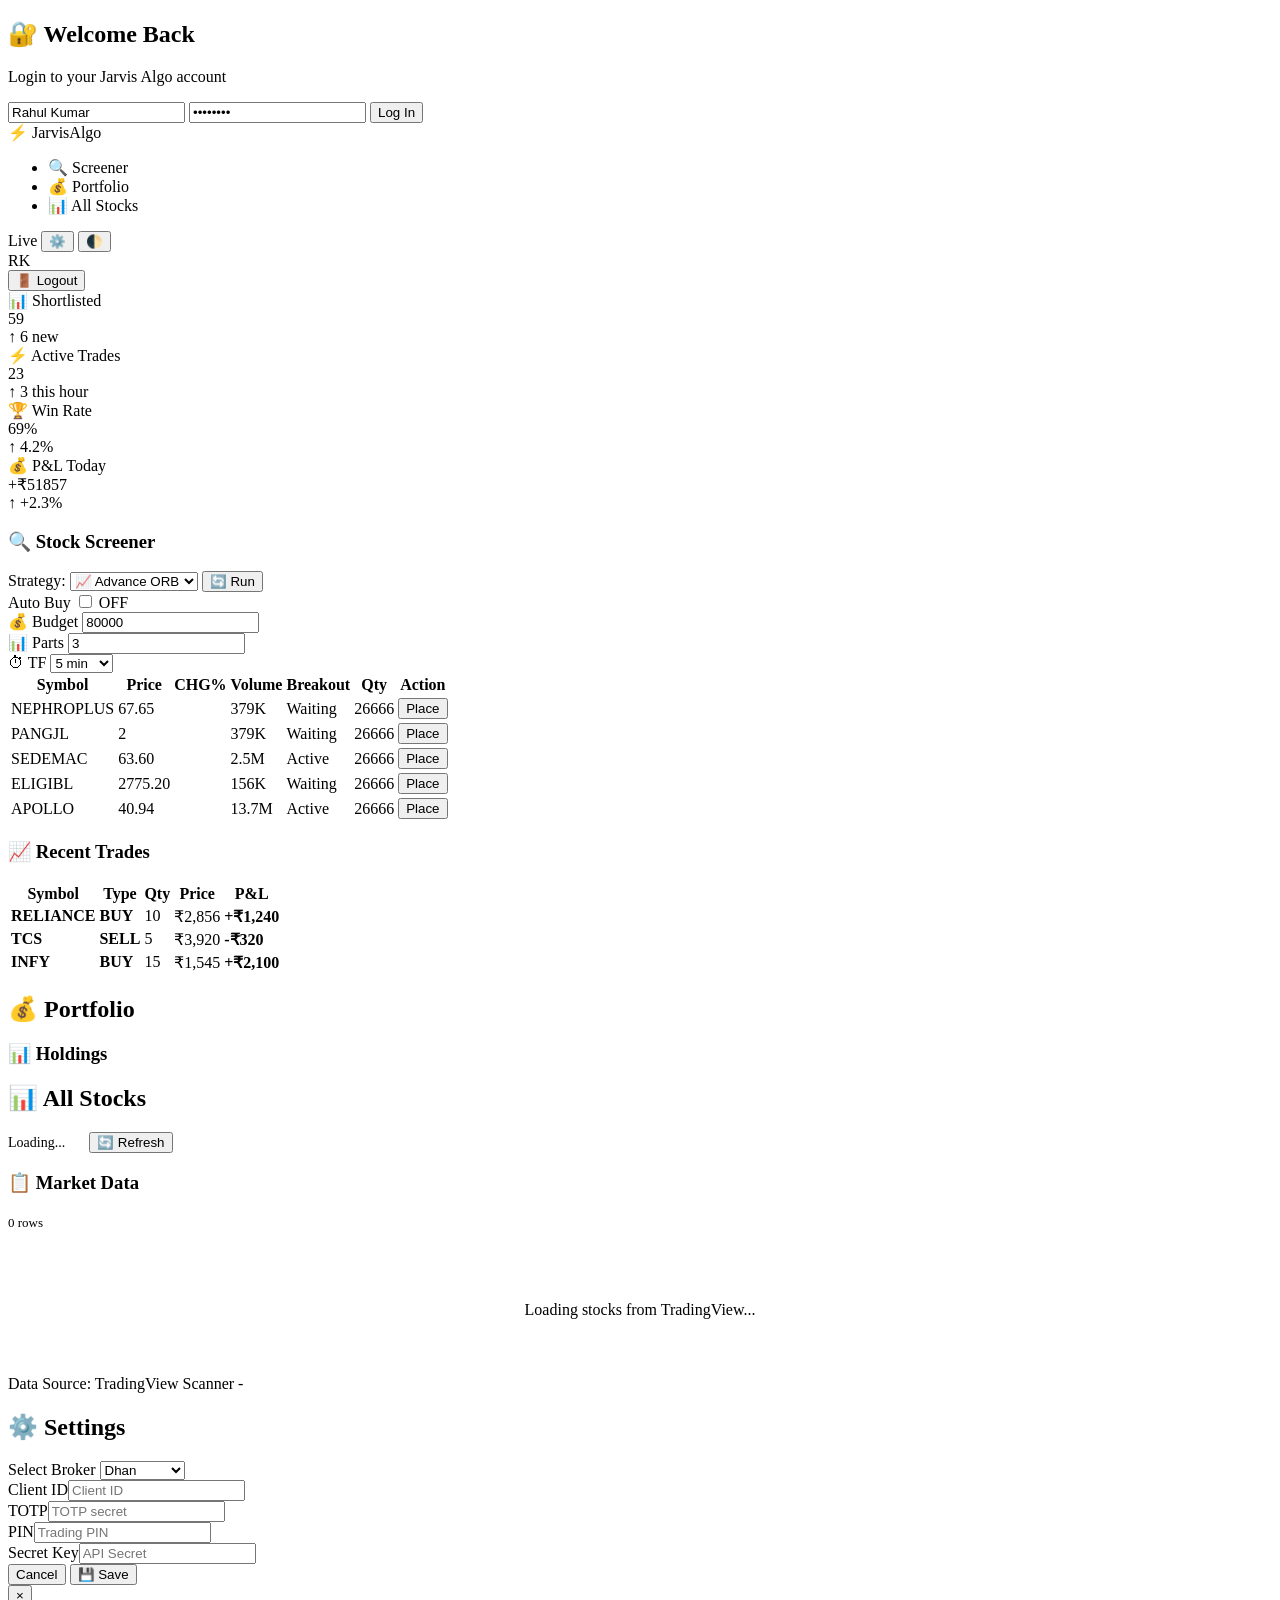
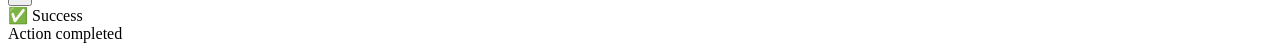
==== frontend/index.html @ db636a41 "Create index.html" ====
<!DOCTYPE html>
<html lang="en">
<head>
    <meta charset="UTF-8" />
    <meta name="viewport" content="width=device-width, initial-scale=1.0" />
    <title>Jarvis Algo · Pro</title>
    <link href="https://fonts.googleapis.com/css2?family=Inter:wght@300;400;500;600;700;800&display=swap" rel="stylesheet" />
    <link rel="stylesheet" href="style.css" />
</head>
<body>

<!-- LOGIN OVERLAY -->
<div class="login-overlay" id="loginOverlay">
    <div class="login-box">
        <h2>🔐 Welcome Back</h2>
        <p>Login to your Jarvis Algo account</p>
        <input type="text" id="loginUser" placeholder="Username" value="Rahul Kumar" />
        <input type="password" id="loginPass" placeholder="Password" value="password" />
        <button class="btn btn-primary" onclick="handleLogin()">Log In</button>
    </div>
</div>

<!-- NAVBAR -->
<nav class="navbar">
    <div class="logo">⚡ <span>Jarvis</span>Algo</div>
    <ul class="nav-links">
        <li><a class="active" data-page="screener">🔍 Screener</a></li>
        <li><a data-page="portfolio">💰 Portfolio</a></li>
        <li><a data-page="stocks">📊 All Stocks</a></li>
    </ul>
    <div class="nav-right">
        <span class="status"><span class="dot"></span> Live</span>
        <button class="settings-toggle" onclick="openSettings()" title="Settings">⚙️</button>
        <button class="theme-toggle" onclick="toggleTheme()" title="Toggle theme">🌓</button>
        <div class="avatar" id="avatarBtn" onclick="toggleAvatarMenu()">
            RK
            <div class="avatar-menu" id="avatarMenu">
                <button onclick="handleLogout()">🚪 Logout</button>
            </div>
        </div>
    </div>
</nav>

<!-- MAIN CONTENT -->
<div class="container">

    <!-- SCREENER -->
    <div id="page-screener" class="page active">
        <div class="stats-row">
            <div class="stat-box"><div class="label">📊 Shortlisted</div><div class="value" id="s1">51</div><div class="sub green">↑ 6 new</div></div>
            <div class="stat-box"><div class="label">⚡ Active Trades</div><div class="value" id="s2">23</div><div class="sub green">↑ 3 this hour</div></div>
            <div class="stat-box"><div class="label">🏆 Win Rate</div><div class="value" id="s3">64%</div><div class="sub green">↑ 4.2%</div></div>
            <div class="stat-box"><div class="label">💰 P&L Today</div><div class="value" style="color:var(--color-success);" id="s4">+₹48,448</div><div class="sub green">↑ +2.3%</div></div>
        </div>

        <div class="panel-glass">
            <div class="panel-head">
                <h3>🔍 Stock Screener</h3>
                <div class="screener-controls">
                    <label>Strategy:</label>
                    <select id="strategySelect" class="strategy-select" onchange="onStrategyChange()">
                        <option value="advanceorb">📈 Advance ORB</option>
                        <option value="smartmoney">💰 SmartMoney</option>
                        <option value="bigplayers">🏢 Big Players</option>
                    </select>
                    <button class="btn btn-primary" onclick="runScreener()">🔄 Run</button>
                    <div class="toggle-wrapper">
                        <span class="toggle-label">Auto Buy</span>
                        <label class="toggle-switch">
                            <input type="checkbox" id="autoBuyToggle" onchange="toggleAutoBuy()" />
                            <span class="toggle-slider"></span>
                        </label>
                        <span class="toggle-status" id="toggleStatus">OFF</span>
                    </div>
                </div>
            </div>
            <div class="panel-body">
                <div class="budget-row">
                    <div class="budget-item">
                        <label>💰 Budget</label>
                        <input type="number" id="budgetInput" value="80000" onchange="updateBudget()" />
                    </div>
                    <div class="budget-item">
                        <label>📊 Parts</label>
                        <input type="number" id="partsInput" value="3" min="1" onchange="updateBudget()" />
                    </div>
                    <div class="budget-item">
                        <label>⏱ TF</label>
                        <select id="tfSelect" onchange="updateBudget()">
                            <option value="5">5 min</option>
                            <option value="15">15 min</option>
                        </select>
                    </div>
                </div>
                <div class="table-wrap">
                    <table class="table-modern">
                        <thead id="screenerHead"><tr><th>Symbol</th><th>Price</th><th>CHG%</th><th>Volume</th><th>Breakout</th><th>Qty</th><th>Action</th></tr></thead>
                        <tbody id="screenerBody"></tbody>
                    </table>
                </div>
            </div>
        </div>

        <div class="panel-glass">
            <div class="panel-head"><h3>📈 Recent Trades</h3></div>
            <div class="panel-body table-wrap" id="recentTrades"></div>
        </div>
    </div>

    <!-- PORTFOLIO -->
    <div id="page-portfolio" class="page">
        <h2 class="section-title">💰 Portfolio</h2>
        <div class="stats-row" id="portfolioStats"></div>
        <div class="panel-glass">
            <div class="panel-head"><h3>📊 Holdings</h3></div>
            <div class="panel-body table-wrap" id="holdingsTable"></div>
        </div>
    </div>

    <!-- ALL STOCKS -->
    <div id="page-stocks" class="page">
        <div class="page-header">
            <h2>📊 All Stocks</h2>
            <div style="display:flex;gap:12px;align-items:center;flex-wrap:wrap;">
                <span id="stocksCount" style="font-size:14px;color:var(--text-muted);">Loading...</span>
                <span id="stocksTimestamp" style="font-size:12px;color:var(--text-muted);"></span>
                <button class="btn btn-primary" onclick="loadAllStocks()">🔄 Refresh</button>
            </div>
        </div>

        <div class="panel-glass">
            <div class="panel-head">
                <h3>📋 Market Data</h3>
                <span id="stocksRowCount" style="font-size:13px;color:var(--text-muted);">0 rows</span>
            </div>
            <div class="panel-body table-wrap" id="stocksTableBody">
                <div class="loading-spinner" style="text-align:center;padding:40px;color:var(--text-muted);">
                    <div class="spinner" style="display:inline-block;"></div>
                    <p style="margin-top:12px;">Loading stocks from TradingView...</p>
                </div>
            </div>
            <div class="panel-footer">
                <span>Data Source: TradingView Scanner</span>
                <span id="stocksFooterTimestamp">-</span>
            </div>
        </div>
    </div>

</div>

<!-- SETTINGS POPUP -->
<div class="modal-overlay" id="settingsModal">
    <div class="modal">
        <h2>⚙️ Settings</h2>
        <div class="form-group">
            <label>Select Broker</label>
            <select id="brokerSelect" onchange="toggleBrokerFields()">
                <option value="dhan">Dhan</option>
                <option value="zerodha">Zerodha</option>
                <option value="fyers">Fyers</option>
                <option value="upstox">Upstox</option>
                <option value="angelone">Angel One</option>
            </select>
        </div>
        <div id="dhanFields" class="broker-fields">
            <div class="field-group field-full"><label>Client ID</label><input type="text" placeholder="Client ID" /></div>
            <div class="field-group"><label>TOTP</label><input type="text" placeholder="TOTP secret" /></div>
            <div class="field-group"><label>PIN</label><input type="password" placeholder="Trading PIN" /></div>
            <div class="field-group field-full"><label>Secret Key</label><input type="password" placeholder="API Secret" /></div>
        </div>
        <div id="otherBrokerFields"><p style="color:var(--text-muted);">🔑 Enter credentials for selected broker.</p></div>
        <div class="modal-actions">
            <button class="btn btn-outline" onclick="closeSettings()">Cancel</button>
            <button class="btn btn-primary" onclick="saveSettings()">💾 Save</button>
        </div>
    </div>
</div>

<!-- TOAST -->
<div id="toast" class="toast">
    <button class="toast-close" onclick="hideToast()">×</button>
    <div class="toast-title" id="toastTitle">✅ Success</div>
    <div id="toastMessage">Action completed</div>
</div>

<!-- ================================================================ -->
<!-- JAVASCRIPT -->
<!-- ================================================================ -->
<script>
    // ─── STATE ──────────────────────────────────────────
    const STRATEGIES = {
        advanceorb: {
            name:'Advance ORB', icon:'📈',
            columns:['Symbol','Price','CHG%','Volume','Breakout'],
            data:[
                {symbol:'NEPHROPLUS',price:'67.65',change:'+7.37%',volume:'379K',breakout:'Waiting'},
                {symbol:'PANGJL',price:'2',change:'+7.37%',volume:'379K',breakout:'Waiting'},
                {symbol:'SEDEMAC',price:'63.60',change:'+5.97%',volume:'2.5M',breakout:'Active'},
                {symbol:'ELIGIBL',price:'2775.20',change:'+3.74%',volume:'156K',breakout:'Waiting'},
                {symbol:'APOLLO',price:'40.94',change:'+3.67%',volume:'13.7M',breakout:'Active'},
            ]
        },
        smartmoney: {
            name:'SmartMoney', icon:'💰',
            columns:['Symbol','Price','CHG%','Volume','Signal'],
            data:[
                {symbol:'CYIENTDLM',price:'698.15',change:'+12.06%',volume:'12.9M',signal:'9:45'},
                {symbol:'LOTUSDEV',price:'162.70',change:'+9.81%',volume:'18.4M',signal:'9:40'},
                {symbol:'BLUESTONE',price:'776.05',change:'+6.51%',volume:'29.5M',signal:'9:50'},
            ]
        },
        bigplayers: {
            name:'Big Players', icon:'🏢',
            columns:['Symbol','Price','CHG%','Breakout','Support'],
            data:[
                {symbol:'RELIANCE',price:'2856.40',change:'+2.1%',breakout:'Active',support:'2800'},
                {symbol:'TCS',price:'3920.00',change:'+0.8%',breakout:'Waiting',support:'3850'},
                {symbol:'INFY',price:'1545.00',change:'+3.4%',breakout:'Active',support:'1500'},
                {symbol:'HDFC',price:'1680.00',change:'-1.2%',breakout:'Waiting',support:'1650'},
            ]
        }
    };

    let autoBuy = false;
    let budget = 80000;
    let parts = 3;
    let isLoggedIn = true;
    const user = { name: 'Rahul Kumar' };
    let stocksRefreshInterval = null;
    let allStocksData = null;

    // ─── LOGIN ───────────────────────────────────────────
    document.getElementById('loginOverlay').classList.remove('show');

    function handleLogin() {
        const name = document.getElementById('loginUser').value.trim() || 'User';
        user.name = name;
        document.querySelector('.avatar').childNodes[0].textContent = name.split(' ').map(w=>w[0]).join('').toUpperCase();
        document.getElementById('loginOverlay').classList.remove('show');
        isLoggedIn = true;
        showToast('👋 Welcome', name);
    }

    function handleLogout() {
        document.getElementById('avatarMenu').classList.remove('show');
        isLoggedIn = false;
        document.getElementById('loginOverlay').classList.add('show');
        document.getElementById('loginUser').value = user.name;
        showToast('🚪 Logged out', 'See you soon');
    }

    // ─── BUDGET ──────────────────────────────────────────
    function updateBudget() {
        budget = parseFloat(document.getElementById('budgetInput').value) || 0;
        parts = parseInt(document.getElementById('partsInput').value) || 1;
        onStrategyChange();
    }

    // ─── NAVIGATION ──────────────────────────────────────
    document.querySelectorAll('.nav-links a').forEach(link => {
        link.addEventListener('click', function(e) {
            e.preventDefault();
            const pageId = this.dataset.page;

            document.querySelectorAll('.nav-links a').forEach(a => a.classList.remove('active'));
            this.classList.add('active');

            document.querySelectorAll('.page').forEach(p => p.classList.remove('active'));
            document.getElementById('page-' + pageId).classList.add('active');

            if (pageId === 'portfolio') loadPortfolio();
            else if (pageId === 'screener') loadScreener();
            else if (pageId === 'stocks') {
                loadAllStocks();
                startStocksAutoRefresh();
            }
        });
    });

    // ─── SCREENER ───────────────────────────────────────
    function loadScreener() {
        onStrategyChange();
        loadHomeStats();
        loadRecentTrades();
    }

    function onStrategyChange() {
        const id = document.getElementById('strategySelect').value;
        const s = STRATEGIES[id];
        if (!s) return;
        const per = parts > 0 ? Math.floor(budget / parts) : 0;

        const thead = document.querySelector('#screenerHead tr');
        const cols = [...s.columns, 'Qty', 'Action'];
        thead.innerHTML = cols.map(c => `<th>${c}</th>`).join('');

        const tbody = document.getElementById('screenerBody');
        tbody.innerHTML = s.data.map(row => {
            const vals = s.columns.map(c => {
                const key = c.toLowerCase();
                return row[key] || row[c] || '';
            });
            return `<tr>${vals.map(v => `<td>${v}</td>`).join('')}<td>${per}</td><td><button class="btn-place-order btn-sm" onclick="placeOrder('${row.symbol}')" ${autoBuy?'disabled':''}>Place</button></td></tr>`;
        }).join('');
    }

    function runScreener() {
        const btn = event.target;
        const orig = btn.textContent;
        btn.innerHTML = '<span class="spinner"></span>';
        btn.disabled = true;
        setTimeout(() => { onStrategyChange(); showToast('✅ Screener', 'Stocks updated'); btn.innerHTML = orig; btn.disabled = false; }, 500);
    }

    function toggleAutoBuy() {
        autoBuy = document.getElementById('autoBuyToggle').checked;
        document.getElementById('toggleStatus').textContent = autoBuy ? 'ON' : 'OFF';
        document.getElementById('toggleStatus').classList.toggle('active', autoBuy);
        showToast(autoBuy ? '🤖 Auto Buy ON' : '👤 Manual Mode', autoBuy ? 'Auto-buy enabled' : 'Click Place Order to buy');
        onStrategyChange();
    }

    function placeOrder(symbol) {
        if (autoBuy) { showToast('⚠️ Auto Buy ON', 'Disable to place manual orders'); return; }
        const per = Math.floor(budget / parts);
        showToast('📝 Order Placed', `${symbol} (qty: ${per})`);
    }

    function loadHomeStats() {
        document.getElementById('s1').textContent = Math.floor(45 + Math.random() * 15);
        document.getElementById('s2').textContent = Math.floor(20 + Math.random() * 8);
        document.getElementById('s3').textContent = Math.floor(60 + Math.random() * 10) + '%';
        document.getElementById('s4').textContent = `+₹${Math.floor(40000 + Math.random() * 20000)}`;
    }

    function loadRecentTrades() {
        const trades = [{ symbol: 'RELIANCE', type: 'BUY', qty: 10, price: '₹2,856', pnl: '+₹1,240' }, { symbol: 'TCS', type: 'SELL', qty: 5, price: '₹3,920', pnl: '-₹320' }, { symbol: 'INFY', type: 'BUY', qty: 15, price: '₹1,545', pnl: '+₹2,100' }];
        document.getElementById('recentTrades').innerHTML = `
            <table class="table-modern">
                <thead><tr><th>Symbol</th><th>Type</th><th>Qty</th><th>Price</th><th>P&L</th></tr></thead>
                <tbody>${trades.map(t => `
                    <tr>
                        <td><strong>${t.symbol}</strong></td>
                        <td style="color:${t.type === 'BUY' ? 'var(--color-success)' : 'var(--color-danger)'};font-weight:600;">${t.type}</td>
                        <td>${t.qty}</td>
                        <td>${t.price}</td>
                        <td style="color:${t.pnl.includes('+') ? 'var(--color-success)' : 'var(--color-danger)'};font-weight:600;">${t.pnl}</td>
                    </tr>
                `).join('')}</tbody>
            </table>
        `;
    }

    // ─── PORTFOLIO ──────────────────────────────────────
    function loadPortfolio() {
        const holdings = [{ symbol: 'RELIANCE', qty: 10, avg: 2810, current: 2856, pnl: '+₹460' }, { symbol: 'TCS', qty: 5, avg: 3890, current: 3920, pnl: '+₹150' }, { symbol: 'INFY', qty: 15, avg: 1520, current: 1545, pnl: '+₹375' }, { symbol: 'HDFC', qty: 8, avg: 1700, current: 1680, pnl: '-₹160' }];
        const total = holdings.reduce((s, h) => s + h.current * h.qty, 0);
        const invested = holdings.reduce((s, h) => s + h.avg * h.qty, 0);
        const pnl = total - invested;
        document.getElementById('portfolioStats').innerHTML = `
            <div class="stat-box"><div class="label">💰 Total Value</div><div class="value">₹${total.toLocaleString()}</div><div class="sub ${pnl >= 0 ? 'green' : 'red'}">${pnl >= 0 ? '↑' : '↓'} ₹${Math.abs(pnl).toLocaleString()}</div></div>
            <div class="stat-box"><div class="label">📊 Invested</div><div class="value">₹${invested.toLocaleString()}</div><div class="sub" style="color:var(--text-muted);">${Math.round(invested/total*100)}% allocated</div></div>
            <div class="stat-box"><div class="label">💵 Cash</div><div class="value">₹${Math.round(total*0.32).toLocaleString()}</div><div class="sub" style="color:var(--text-muted);">32% free</div></div>
            <div class="stat-box"><div class="label">📈 Total P&L</div><div class="value" style="color:${pnl >= 0 ? 'var(--color-success)' : 'var(--color-danger)'};">${pnl >= 0 ? '+' : ''}₹${pnl.toLocaleString()}</div><div class="sub ${pnl >= 0 ? 'green' : 'red'}">${pnl >= 0 ? '↑' : '↓'} ${Math.round(pnl/invested*100)}%</div></div>
        `;
        document.getElementById('holdingsTable').innerHTML = `
            <table class="table-modern">
                <thead><tr><th>Symbol</th><th>Qty</th><th>Avg</th><th>Current</th><th>P&L</th><th>Action</th></tr></thead>
                <tbody>${holdings.map(h => {
                    const p = (h.current - h.avg) * h.qty;
                    return `<tr><td><strong>${h.symbol}</strong></td><td>${h.qty}</td><td>₹${h.avg}</td><td>₹${h.current}</td><td style="color:${p >= 0 ? 'var(--color-success)' : 'var(--color-danger)'};font-weight:600;">${p >= 0 ? '+' : ''}₹${p}</td><td><button class="btn btn-danger btn-sm" onclick="showToast('📤 Sold','${h.symbol} sold')">Sell</button></td></tr>`;
                }).join('')}</tbody>
            </table>
        `;
    }

    // ─── ALL STOCKS ──────────────────────────────────────
    async function loadAllStocks() {
        const tbody = document.getElementById('stocksTableBody');

        tbody.innerHTML = `
            <div style="text-align:center;padding:40px;color:var(--text-muted);">
                <div class="spinner" style="display:inline-block;"></div>
                <p style="margin-top:12px;">Loading stocks...</p>
            </div>
        `;

        try {
            const response = await fetch('/api/stocks/all');
            if (!response.ok) throw new Error(`HTTP ${response.status}`);

            const data = await response.json();
            allStocksData = data;

            document.getElementById('stocksCount').textContent = `📦 ${data.count} stocks`;
            document.getElementById('stocksRowCount').textContent = `${data.count} rows`;

            const timeStr = new Date(data.timestamp).toLocaleString();
            document.getElementById('stocksTimestamp').textContent = `🕐 ${timeStr}`;
            document.getElementById('stocksFooterTimestamp').textContent = `Last updated: ${timeStr}`;

            renderStocksTable(data.data);

        } catch (error) {
            console.error('Error loading stocks:', error);
            tbody.innerHTML = `
                <div style="text-align:center;padding:40px;color:var(--color-danger);">
                    <p>❌ Error loading data</p>
                    <p style="font-size:13px;margin-top:8px;">${error.message}</p>
                    <button onclick="loadAllStocks()" style="margin-top:12px;padding:8px 20px;background:#6C5CE7;border:none;border-radius:8px;color:#fff;cursor:pointer;">Retry</button>
                </div>
            `;
        }
    }

    function renderStocksTable(stocks) {
        const tbody = document.getElementById('stocksTableBody');

        if (!stocks || stocks.length === 0) {
            tbody.innerHTML = `
                <div style="text-align:center;padding:40px;color:var(--text-muted);">
                    <p>📭 No stocks match the current filters</p>
                </div>
            `;
            return;
        }

        let html = `
            <table class="table-modern">
                <thead>
                    <tr>
                        <th>Stock Name</th>
                        <th style="text-align:right;">Price</th>
                        <th style="text-align:right;">Change %</th>
                        <th style="text-align:right;">Volume</th>
                    </tr>
                </thead>
                <tbody>
        `;

        stocks.forEach(s => {
            const change = s.change || 0;
            const isPositive = change >= 0;

            html += `
                <tr>
                    <td><strong>${s.name}</strong></td>
                    <td style="text-align:right;">₹${(s.price || 0).toFixed(2)}</td>
                    <td style="text-align:right;color:${isPositive ? 'var(--color-success)' : 'var(--color-danger)'};font-weight:600;">
                        ${isPositive ? '+' : ''}${change.toFixed(2)}%
                    </td>
                    <td style="text-align:right;">${formatVolume(s.volume || 0)}</td>
                </tr>
            `;
        });

        html += `</tbody></table>`;
        tbody.innerHTML = html;
    }

    function formatVolume(vol) {
        if (!vol) return '0';
        if (vol >= 1e7) return (vol / 1e7).toFixed(1) + ' Cr';
        if (vol >= 1e5) return (vol / 1e5).toFixed(1) + ' L';
        if (vol >= 1e3) return (vol / 1e3).toFixed(1) + ' K';
        return vol.toString();
    }

    function startStocksAutoRefresh() {
        if (stocksRefreshInterval) {
            clearInterval(stocksRefreshInterval);
        }
        stocksRefreshInterval = setInterval(() => {
            const stocksPage = document.getElementById('page-stocks');
            if (stocksPage && stocksPage.classList.contains('active')) {
                loadAllStocks();
            }
        }, 300000);
    }

    // ─── THEME ──────────────────────────────────────────
    function toggleTheme() {
        document.body.classList.toggle('dark');
    }

    // ─── SETTINGS ──────────────────────────────────────
    function openSettings() {
        document.getElementById('settingsModal').classList.add('show');
    }

    function closeSettings() {
        document.getElementById('settingsModal').classList.remove('show');
    }

    function saveSettings() {
        showToast('💾 Saved', 'Settings updated');
        closeSettings();
    }

    document.getElementById('settingsModal').addEventListener('click', function(e) {
        if (e.target === this) closeSettings();
    });

    function toggleBrokerFields() {
        const b = document.getElementById('brokerSelect').value;
        const dhan = document.getElementById('dhanFields');
        const other = document.getElementById('otherBrokerFields');
        if (b === 'dhan') {
            dhan.style.display = 'grid';
            other.style.display = 'none';
        } else if (b) {
            dhan.style.display = 'none';
            other.style.display = 'block';
        } else {
            dhan.style.display = 'none';
            other.style.display = 'none';
        }
    }

    // ─── AVATAR MENU ────────────────────────────────────
    function toggleAvatarMenu() {
        document.getElementById('avatarMenu').classList.toggle('show');
    }
    document.addEventListener('click', function(e) {
        const avatar = document.querySelector('.avatar');
        if (!avatar.contains(e.target)) {
            document.getElementById('avatarMenu').classList.remove('show');
        }
    });

    // ─── TOAST ──────────────────────────────────────────
    let toastTimeout;

    function showToast(title, msg) {
        document.getElementById('toastTitle').textContent = title || '✅';
        document.getElementById('toastMessage').textContent = msg || 'Done';
        document.getElementById('toast').classList.add('show');
        clearTimeout(toastTimeout);
        toastTimeout = setTimeout(() => document.getElementById('toast').classList.remove('show'), 3500);
    }

    function hideToast() {
        document.getElementById('toast').classList.remove('show');
        clearTimeout(toastTimeout);
    }

    // ─── INIT ───────────────────────────────────────────
    // Ensure TF dropdown exists
    if (!document.getElementById('tfSelect')) {
        const sel = document.createElement('select');
        sel.id = 'tfSelect';
        sel.style.display = 'none';
        sel.innerHTML = '<option value="5">5 min</option><option value="15">15 min</option>';
        document.body.appendChild(sel);
    }
    document.getElementById('tfSelect').value = '5';

    loadScreener();
    updateBudget();
    toggleBrokerFields();
    console.log('⚡ Jarvis Algo · All Stocks page added');
</script>

</body>
</html>
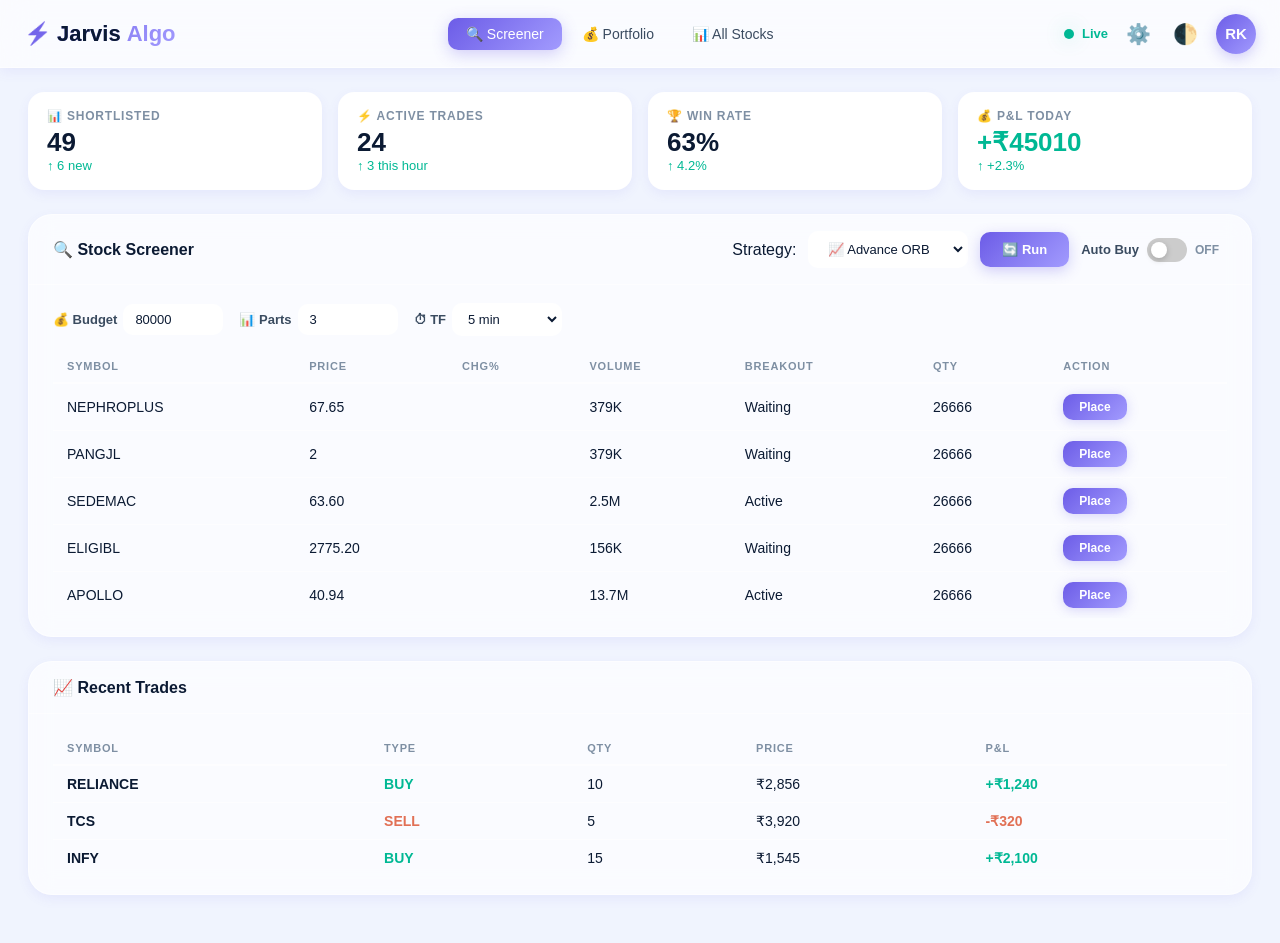
==== commit 953eb28c: "Update index.html" ====
--- a/frontend/index.html
+++ b/frontend/index.html
@@ -5,7 +5,7 @@
     <meta name="viewport" content="width=device-width, initial-scale=1.0" />
     <title>Jarvis Algo · Pro</title>
     <link href="https://fonts.googleapis.com/css2?family=Inter:wght@300;400;500;600;700;800&display=swap" rel="stylesheet" />
-    <link rel="stylesheet" href="style.css" />
+    <link rel="stylesheet" href="/frontend/style.css" />
 </head>
 <body>
 
--- a/frontend/style.css
+++ b/frontend/style.css
@@ -0,0 +1,869 @@
+/* ================================================================
+   ROOT VARIABLES – Brand: Blue‑Violet
+   ================================================================ */
+:root {
+    --brand-start: #6C5CE7;
+    --brand-end: #A29BFE;
+    --gradient-brand: linear-gradient(135deg, #6C5CE7 0%, #A29BFE 100%);
+    --bg-primary: #f0f4fe;
+    --bg-secondary: #ffffff;
+    --bg-glass: rgba(255, 255, 255, 0.65);
+    --text-primary: #0b1a33;
+    --text-secondary: #3a4b60;
+    --text-muted: #7e8fa3;
+    --color-success: #00b894;
+    --color-danger: #e17055;
+    --color-warning: #fdcb6e;
+    --shadow-sm: 0 4px 12px rgba(108, 92, 231, 0.08);
+    --shadow-md: 0 8px 28px rgba(108, 92, 231, 0.12);
+    --shadow-lg: 0 18px 50px rgba(108, 92, 231, 0.15);
+    --radius-sm: 10px;
+    --radius-md: 16px;
+    --radius-lg: 24px;
+    --transition: all 0.25s cubic-bezier(0.2, 0, 0, 1);
+    --glass-border: rgba(255, 255, 255, 0.5);
+}
+
+body.dark {
+    --bg-primary: #0f172a;
+    --bg-secondary: #1e293b;
+    --bg-glass: rgba(30, 41, 59, 0.7);
+    --text-primary: #f1f5f9;
+    --text-secondary: #94a3b8;
+    --text-muted: #64748b;
+    --shadow-sm: 0 4px 16px rgba(0, 0, 0, 0.4);
+    --shadow-md: 0 8px 28px rgba(0, 0, 0, 0.5);
+    --shadow-lg: 0 18px 50px rgba(0, 0, 0, 0.6);
+    --glass-border: rgba(255, 255, 255, 0.06);
+}
+
+/* ─── RESET & BASE ─── */
+* {
+    margin: 0;
+    padding: 0;
+    box-sizing: border-box;
+}
+body {
+    font-family: 'Inter', -apple-system, sans-serif;
+    background: var(--bg-primary);
+    color: var(--text-primary);
+    min-height: 100vh;
+    transition: background 0.25s, color 0.25s;
+}
+::-webkit-scrollbar {
+    width: 6px;
+    height: 6px;
+}
+::-webkit-scrollbar-track {
+    background: var(--bg-primary);
+}
+::-webkit-scrollbar-thumb {
+    background: var(--gradient-brand);
+    border-radius: 12px;
+}
+
+/* ─── NAVBAR ─── */
+.navbar {
+    background: var(--bg-glass);
+    backdrop-filter: blur(18px);
+    -webkit-backdrop-filter: blur(18px);
+    border-bottom: 1px solid var(--glass-border);
+    padding: 0 24px;
+    height: 68px;
+    display: flex;
+    align-items: center;
+    justify-content: space-between;
+    position: sticky;
+    top: 0;
+    z-index: 100;
+    box-shadow: var(--shadow-sm);
+    flex-wrap: wrap;
+    gap: 8px;
+}
+.navbar .logo {
+    font-size: 22px;
+    font-weight: 800;
+    background: var(--gradient-brand);
+    -webkit-background-clip: text;
+    -webkit-text-fill-color: transparent;
+    display: flex;
+    align-items: center;
+    gap: 6px;
+}
+.navbar .logo span {
+    -webkit-text-fill-color: var(--text-primary);
+}
+.nav-links {
+    display: flex;
+    gap: 2px;
+    list-style: none;
+    flex-wrap: wrap;
+}
+.nav-links a {
+    color: var(--text-secondary);
+    text-decoration: none;
+    padding: 8px 18px;
+    border-radius: var(--radius-sm);
+    font-size: 14px;
+    font-weight: 500;
+    transition: var(--transition);
+    cursor: pointer;
+}
+.nav-links a:hover {
+    background: rgba(108, 92, 231, 0.10);
+    color: #6C5CE7;
+}
+.nav-links a.active {
+    background: var(--gradient-brand);
+    color: #fff;
+    box-shadow: 0 4px 16px rgba(108, 92, 231, 0.30);
+}
+.nav-right {
+    display: flex;
+    align-items: center;
+    gap: 14px;
+}
+.nav-right .status {
+    font-size: 13px;
+    color: var(--color-success);
+    display: flex;
+    align-items: center;
+    gap: 8px;
+    font-weight: 600;
+}
+.nav-right .status .dot {
+    width: 10px;
+    height: 10px;
+    background: var(--color-success);
+    border-radius: 50%;
+    animation: pulse 1.5s infinite;
+    box-shadow: 0 0 20px rgba(0, 184, 148, 0.3);
+}
+@keyframes pulse {
+    0%,
+    100% {
+        transform: scale(1);
+        opacity: 1;
+    }
+    50% {
+        transform: scale(1.3);
+        opacity: 0.7;
+    }
+}
+.theme-toggle,
+.settings-toggle {
+    background: none;
+    border: none;
+    font-size: 20px;
+    cursor: pointer;
+    color: var(--text-secondary);
+    transition: var(--transition);
+    padding: 0 4px;
+}
+.theme-toggle:hover {
+    transform: rotate(20deg);
+    color: #6C5CE7;
+}
+.settings-toggle:hover {
+    transform: rotate(90deg);
+    color: #6C5CE7;
+}
+.avatar {
+    width: 40px;
+    height: 40px;
+    border-radius: 50%;
+    background: var(--gradient-brand);
+    display: flex;
+    align-items: center;
+    justify-content: center;
+    font-weight: 700;
+    color: #fff;
+    font-size: 15px;
+    box-shadow: 0 4px 14px rgba(108, 92, 231, 0.3);
+    cursor: pointer;
+    transition: var(--transition);
+    position: relative;
+}
+.avatar:hover {
+    transform: scale(1.05);
+}
+.avatar-menu {
+    position: absolute;
+    top: 50px;
+    right: 0;
+    background: var(--bg-secondary);
+    border-radius: var(--radius-md);
+    box-shadow: var(--shadow-lg);
+    padding: 8px 0;
+    min-width: 140px;
+    display: none;
+    border: 1px solid var(--glass-border);
+    z-index: 50;
+}
+.avatar-menu.show {
+    display: block;
+}
+.avatar-menu button {
+    background: none;
+    border: none;
+    width: 100%;
+    padding: 10px 20px;
+    text-align: left;
+    font-size: 14px;
+    font-weight: 500;
+    color: var(--text-secondary);
+    cursor: pointer;
+    transition: var(--transition);
+}
+.avatar-menu button:hover {
+    background: rgba(108, 92, 231, 0.08);
+    color: #6C5CE7;
+}
+
+/* ─── CONTAINER ─── */
+.container {
+    max-width: 1440px;
+    margin: 0 auto;
+    padding: 24px 28px;
+}
+.page {
+    display: none;
+    animation: fadeSlide 0.3s ease;
+}
+.page.active {
+    display: block;
+}
+@keyframes fadeSlide {
+    from {
+        opacity: 0;
+        transform: translateY(12px);
+    }
+    to {
+        opacity: 1;
+        transform: translateY(0);
+    }
+}
+
+/* ─── PANELS ─── */
+.panel-glass {
+    background: var(--bg-glass);
+    backdrop-filter: blur(12px);
+    -webkit-backdrop-filter: blur(12px);
+    border-radius: var(--radius-lg);
+    border: 1px solid var(--glass-border);
+    box-shadow: var(--shadow-sm);
+    overflow: hidden;
+    margin-bottom: 24px;
+    transition: var(--transition);
+}
+.panel-glass:hover {
+    box-shadow: var(--shadow-md);
+    transform: translateY(-2px);
+}
+.panel-glass .panel-head {
+    padding: 16px 24px;
+    border-bottom: 1px solid var(--glass-border);
+    display: flex;
+    justify-content: space-between;
+    align-items: center;
+    flex-wrap: wrap;
+    gap: 12px;
+}
+.panel-glass .panel-head h3 {
+    font-size: 16px;
+    font-weight: 700;
+    color: var(--text-primary);
+}
+.panel-glass .panel-body {
+    padding: 18px 24px;
+}
+.panel-glass .panel-footer {
+    padding: 12px 24px;
+    border-top: 1px solid var(--glass-border);
+    display: flex;
+    justify-content: space-between;
+    align-items: center;
+    flex-wrap: wrap;
+    gap: 10px;
+    color: var(--text-muted);
+    font-size: 13px;
+}
+
+/* ─── BUTTONS ─── */
+.btn {
+    padding: 10px 22px;
+    border: none;
+    border-radius: var(--radius-sm);
+    font-size: 13px;
+    font-weight: 600;
+    cursor: pointer;
+    transition: var(--transition);
+    display: inline-flex;
+    align-items: center;
+    gap: 8px;
+}
+.btn:active {
+    transform: scale(0.95);
+}
+.btn-primary {
+    background: var(--gradient-brand);
+    color: #fff;
+    box-shadow: 0 4px 14px rgba(108, 92, 231, 0.3);
+}
+.btn-primary:hover {
+    transform: translateY(-2px);
+    box-shadow: 0 8px 28px rgba(108, 92, 231, 0.40);
+}
+.btn-success {
+    background: var(--gradient-brand);
+    color: #fff;
+}
+.btn-danger {
+    background: linear-gradient(135deg, #e17055, #d63031);
+    color: #fff;
+    box-shadow: 0 4px 14px rgba(225, 112, 85, 0.3);
+}
+.btn-danger:hover {
+    transform: translateY(-2px);
+}
+.btn-outline {
+    background: transparent;
+    color: var(--text-secondary);
+    border: 2px solid rgba(0, 0, 0, 0.06);
+}
+.btn-outline:hover {
+    border-color: #6C5CE7;
+    color: #6C5CE7;
+    transform: translateY(-2px);
+}
+.btn-sm {
+    padding: 5px 14px;
+    font-size: 11px;
+}
+
+/* ─── SCREENER CONTROLS ─── */
+.screener-controls {
+    display: flex;
+    gap: 12px;
+    flex-wrap: wrap;
+    align-items: center;
+}
+.screener-controls select,
+.screener-controls input {
+    background: var(--bg-secondary);
+    border: 2px solid var(--glass-border);
+    color: var(--text-primary);
+    padding: 8px 14px;
+    border-radius: var(--radius-sm);
+    font-size: 13px;
+    font-weight: 500;
+    min-width: 140px;
+    transition: var(--transition);
+}
+.screener-controls select:focus,
+.screener-controls input:focus {
+    outline: none;
+    border-color: #6C5CE7;
+    box-shadow: 0 0 0 4px rgba(108, 92, 231, 0.10);
+}
+.screener-controls .strategy-select {
+    min-width: 160px;
+}
+
+/* ─── TABLE ─── */
+.table-wrap {
+    overflow-x: auto;
+}
+.table-modern {
+    width: 100%;
+    border-collapse: separate;
+    border-spacing: 0;
+    font-size: 14px;
+}
+.table-modern th {
+    text-align: left;
+    padding: 10px 14px;
+    color: var(--text-muted);
+    font-weight: 600;
+    font-size: 11px;
+    text-transform: uppercase;
+    letter-spacing: 0.8px;
+    border-bottom: 2px solid var(--glass-border);
+    white-space: nowrap;
+}
+.table-modern td {
+    padding: 10px 14px;
+    border-bottom: 1px solid var(--glass-border);
+    color: var(--text-primary);
+}
+.table-modern tr:hover td {
+    background: rgba(108, 92, 231, 0.04);
+}
+.table-modern tr:last-child td {
+    border-bottom: none;
+}
+
+/* ─── STATS ROW ─── */
+.stats-row {
+    display: grid;
+    grid-template-columns: repeat(auto-fit, minmax(160px, 1fr));
+    gap: 16px;
+    margin-bottom: 24px;
+}
+.stat-box {
+    background: var(--bg-secondary);
+    border-radius: var(--radius-md);
+    padding: 16px 18px;
+    box-shadow: var(--shadow-sm);
+    border: 1px solid var(--glass-border);
+    transition: var(--transition);
+}
+.stat-box:hover {
+    transform: translateY(-4px);
+    box-shadow: var(--shadow-md);
+}
+.stat-box .label {
+    font-size: 12px;
+    color: var(--text-muted);
+    text-transform: uppercase;
+    letter-spacing: 0.8px;
+    font-weight: 600;
+}
+.stat-box .value {
+    font-size: 26px;
+    font-weight: 800;
+    margin-top: 4px;
+    color: var(--text-primary);
+}
+.stat-box .sub {
+    font-size: 13px;
+    font-weight: 500;
+}
+.sub.green {
+    color: var(--color-success);
+}
+.sub.red {
+    color: var(--color-danger);
+}
+
+/* ─── BUDGET ROW ─── */
+.budget-row {
+    display: flex;
+    gap: 16px;
+    flex-wrap: wrap;
+    align-items: center;
+    margin-bottom: 14px;
+}
+.budget-item {
+    display: flex;
+    align-items: center;
+    gap: 6px;
+}
+.budget-item label {
+    font-weight: 600;
+    color: var(--text-secondary);
+    font-size: 13px;
+    white-space: nowrap;
+}
+.budget-item input,
+.budget-item select {
+    background: var(--bg-secondary);
+    border: 2px solid var(--glass-border);
+    border-radius: var(--radius-sm);
+    padding: 6px 10px;
+    font-size: 13px;
+    font-weight: 500;
+    width: 100px;
+    color: var(--text-primary);
+    transition: var(--transition);
+}
+.budget-item input:focus,
+.budget-item select:focus {
+    outline: none;
+    border-color: #6C5CE7;
+}
+.budget-item select {
+    width: 110px;
+}
+
+/* ─── TOGGLE ─── */
+.toggle-wrapper {
+    display: flex;
+    align-items: center;
+    gap: 8px;
+}
+.toggle-label {
+    font-size: 13px;
+    font-weight: 600;
+    color: var(--text-secondary);
+    user-select: none;
+}
+.toggle-switch {
+    position: relative;
+    width: 40px;
+    height: 24px;
+    flex-shrink: 0;
+    cursor: pointer;
+}
+.toggle-switch input {
+    opacity: 0;
+    width: 0;
+    height: 0;
+}
+.toggle-slider {
+    position: absolute;
+    cursor: pointer;
+    top: 0;
+    left: 0;
+    right: 0;
+    bottom: 0;
+    background: #ccc;
+    transition: var(--transition);
+    border-radius: 26px;
+}
+.toggle-slider::before {
+    content: "";
+    position: absolute;
+    height: 16px;
+    width: 16px;
+    left: 4px;
+    bottom: 4px;
+    background: white;
+    transition: var(--transition);
+    border-radius: 50%;
+    box-shadow: 0 2px 6px rgba(0, 0, 0, 0.2);
+}
+.toggle-switch input:checked+.toggle-slider {
+    background: var(--gradient-brand);
+}
+.toggle-switch input:checked+.toggle-slider::before {
+    transform: translateX(16px);
+}
+.toggle-status {
+    font-size: 12px;
+    font-weight: 600;
+    color: var(--text-muted);
+    min-width: 32px;
+}
+.toggle-status.active {
+    color: var(--color-success);
+}
+
+/* ─── PLACE ORDER ─── */
+.btn-place-order {
+    background: var(--gradient-brand);
+    color: #fff;
+    padding: 6px 16px;
+    border: none;
+    border-radius: var(--radius-sm);
+    font-size: 12px;
+    font-weight: 600;
+    cursor: pointer;
+    transition: var(--transition);
+    box-shadow: 0 2px 12px rgba(108, 92, 231, 0.25);
+}
+.btn-place-order:hover:not(:disabled) {
+    transform: translateY(-2px);
+    box-shadow: 0 4px 20px rgba(108, 92, 231, 0.35);
+}
+.btn-place-order:disabled {
+    opacity: 0.4;
+    cursor: not-allowed;
+}
+
+/* ─── SPINNER ─── */
+.spinner {
+    display: inline-block;
+    width: 20px;
+    height: 20px;
+    border: 3px solid rgba(108, 92, 231, 0.15);
+    border-top-color: #6C5CE7;
+    border-radius: 50%;
+    animation: spin 0.7s linear infinite;
+}
+@keyframes spin {
+    to {
+        transform: rotate(360deg);
+    }
+}
+
+/* ─── PAGE HEADER ─── */
+.page-header {
+    display: flex;
+    justify-content: space-between;
+    align-items: center;
+    margin-bottom: 20px;
+    flex-wrap: wrap;
+    gap: 12px;
+}
+.page-header h2 {
+    font-size: 24px;
+    font-weight: 800;
+    background: var(--gradient-brand);
+    -webkit-background-clip: text;
+    -webkit-text-fill-color: transparent;
+}
+.section-title {
+    font-size: 20px;
+    font-weight: 700;
+    margin-bottom: 16px;
+    color: var(--text-primary);
+}
+
+/* ─── TOAST ─── */
+.toast {
+    position: fixed;
+    bottom: 30px;
+    right: 30px;
+    background: var(--bg-secondary);
+    border-radius: var(--radius-md);
+    padding: 16px 24px;
+    box-shadow: var(--shadow-lg);
+    border-left: 5px solid var(--color-success);
+    transform: translateY(100px);
+    opacity: 0;
+    transition: var(--transition);
+    z-index: 1000;
+    min-width: 280px;
+    max-width: 90%;
+    border: 1px solid var(--glass-border);
+}
+.toast.show {
+    transform: translateY(0);
+    opacity: 1;
+}
+.toast .toast-title {
+    font-weight: 700;
+    font-size: 15px;
+    margin-bottom: 4px;
+    color: var(--text-primary);
+}
+.toast .toast-close {
+    position: absolute;
+    top: 8px;
+    right: 12px;
+    background: none;
+    border: none;
+    color: var(--text-muted);
+    font-size: 20px;
+    cursor: pointer;
+}
+
+/* ─── LOGIN OVERLAY ─── */
+.login-overlay {
+    position: fixed;
+    inset: 0;
+    background: rgba(0, 0, 0, 0.5);
+    backdrop-filter: blur(10px);
+    z-index: 999;
+    display: none;
+    justify-content: center;
+    align-items: center;
+}
+.login-overlay.show {
+    display: flex;
+}
+.login-box {
+    background: var(--bg-secondary);
+    border-radius: var(--radius-lg);
+    padding: 40px 36px;
+    max-width: 400px;
+    width: 90%;
+    box-shadow: var(--shadow-lg);
+    border: 1px solid var(--glass-border);
+    text-align: center;
+}
+.login-box h2 {
+    font-size: 24px;
+    margin-bottom: 6px;
+    color: var(--text-primary);
+}
+.login-box p {
+    color: var(--text-muted);
+    margin-bottom: 24px;
+}
+.login-box input {
+    width: 100%;
+    padding: 12px 16px;
+    border: 2px solid var(--glass-border);
+    border-radius: var(--radius-sm);
+    margin-bottom: 14px;
+    background: var(--bg-primary);
+    color: var(--text-primary);
+    font-size: 14px;
+}
+.login-box input:focus {
+    outline: none;
+    border-color: #6C5CE7;
+}
+.login-box .btn {
+    width: 100%;
+    justify-content: center;
+}
+
+/* ─── SETTINGS MODAL ─── */
+.modal-overlay {
+    position: fixed;
+    inset: 0;
+    background: rgba(0, 0, 0, 0.4);
+    backdrop-filter: blur(8px);
+    z-index: 200;
+    display: none;
+    justify-content: center;
+    align-items: center;
+}
+.modal-overlay.show {
+    display: flex;
+}
+.modal {
+    background: var(--bg-secondary);
+    border-radius: var(--radius-lg);
+    padding: 32px;
+    max-width: 520px;
+    width: 90%;
+    max-height: 80vh;
+    overflow-y: auto;
+    box-shadow: var(--shadow-lg);
+    animation: modalIn 0.25s ease;
+    border: 1px solid var(--glass-border);
+}
+@keyframes modalIn {
+    from {
+        opacity: 0;
+        transform: scale(0.95) translateY(12px);
+    }
+    to {
+        opacity: 1;
+        transform: scale(1) translateY(0);
+    }
+}
+.modal h2 {
+    font-size: 22px;
+    font-weight: 800;
+    margin-bottom: 20px;
+    color: var(--text-primary);
+}
+.modal .form-group {
+    margin-bottom: 16px;
+}
+.modal .form-group label {
+    display: block;
+    color: var(--text-secondary);
+    font-size: 13px;
+    font-weight: 600;
+    margin-bottom: 6px;
+}
+.modal .form-group input,
+.modal .form-group select {
+    width: 100%;
+    background: var(--bg-primary);
+    border: 2px solid var(--glass-border);
+    padding: 12px 16px;
+    border-radius: var(--radius-sm);
+    font-size: 14px;
+    font-weight: 500;
+    transition: var(--transition);
+    color: var(--text-primary);
+}
+.modal .form-group input:focus,
+.modal .form-group select:focus {
+    outline: none;
+    border-color: #6C5CE7;
+    box-shadow: 0 0 0 4px rgba(108, 92, 231, 0.10);
+}
+.modal .modal-actions {
+    display: flex;
+    gap: 12px;
+    justify-content: flex-end;
+    margin-top: 24px;
+}
+
+/* ─── BROKER FIELDS ─── */
+.broker-fields {
+    margin-top: 12px;
+    padding: 16px 18px;
+    background: rgba(108, 92, 231, 0.06);
+    border-radius: var(--radius-md);
+    border: 1px solid rgba(108, 92, 231, 0.12);
+    display: grid;
+    grid-template-columns: 1fr 1fr;
+    gap: 14px;
+}
+.broker-fields .field-full {
+    grid-column: 1 / -1;
+}
+.field-group {
+    display: flex;
+    flex-direction: column;
+}
+.field-group label {
+    color: var(--text-secondary);
+    font-size: 13px;
+    font-weight: 600;
+    margin-bottom: 4px;
+}
+.field-group input {
+    background: var(--bg-primary);
+    border: 2px solid var(--glass-border);
+    padding: 10px 14px;
+    border-radius: var(--radius-sm);
+    color: var(--text-primary);
+    transition: var(--transition);
+}
+.field-group input:focus {
+    outline: none;
+    border-color: #6C5CE7;
+    box-shadow: 0 0 0 4px rgba(108, 92, 231, 0.10);
+}
+#otherBrokerFields {
+    margin-top: 12px;
+    padding: 14px 18px;
+    background: rgba(108, 92, 231, 0.06);
+    border-radius: var(--radius-md);
+    border: 1px solid rgba(108, 92, 231, 0.12);
+    display: none;
+}
+
+/* ─── RESPONSIVE ─── */
+@media (max-width: 768px) {
+    .navbar {
+        height: auto;
+        padding: 12px 16px;
+    }
+    .container {
+        padding: 16px;
+    }
+    .stats-row {
+        grid-template-columns: 1fr 1fr;
+    }
+    .screener-controls {
+        flex-direction: column;
+        align-items: stretch;
+    }
+    .screener-controls select,
+    .screener-controls input {
+        width: 100%;
+        min-width: auto;
+    }
+    .toast {
+        left: 16px;
+        right: 16px;
+        min-width: auto;
+    }
+    .budget-row {
+        flex-direction: column;
+        align-items: stretch;
+    }
+    .budget-item input,
+    .budget-item select {
+        width: 100%;
+    }
+}
+@media (max-width: 480px) {
+    .stats-row {
+        grid-template-columns: 1fr;
+    }
+    .modal {
+        padding: 24px;
+    }
+}
